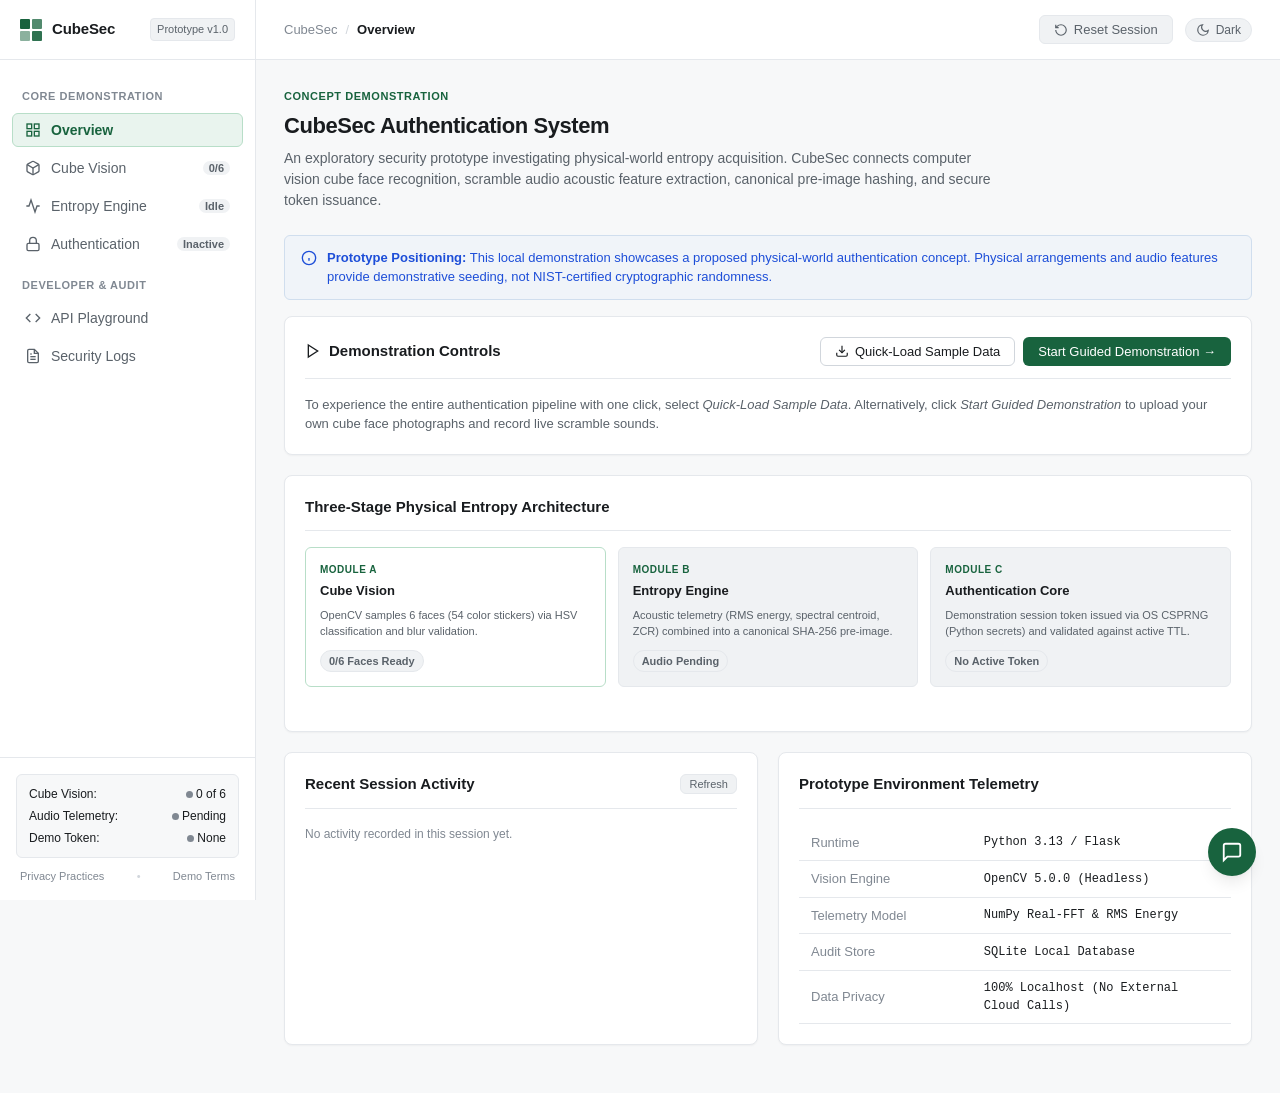
==== templates/index.html @ cd03877d "Initial commit: CubeSec Prototype web application" ====
<!DOCTYPE html>
<html lang="en" data-theme="light">
<head>
  <meta charset="UTF-8">
  <meta name="viewport" content="width=device-width, initial-scale=1.0">
  <title>CubeSec — Cube Entropy-Based Secure Authentication Prototype</title>
  <meta name="description" content="Local prototype demonstrating physical-world entropy acquisition from Rubik's cube vision and scramble audio for secure authentication.">
  <link rel="stylesheet" href="/static/css/style.css">
</head>
<body>
  <div class="app-container">
    <!-- Sidebar Navigation -->
    <aside class="app-sidebar" id="appSidebar" aria-label="Main Navigation">
      <div class="sidebar-header">
        <div class="brand-badge">
          <div class="brand-cube-icon" aria-hidden="true">
            <div class="cube-cell"></div>
            <div class="cube-cell"></div>
            <div class="cube-cell"></div>
            <div class="cube-cell"></div>
          </div>
          <span>CubeSec</span>
        </div>
        <span class="version-tag">Prototype v1.0</span>
      </div>

      <nav class="sidebar-nav">
        <div class="nav-section-title">Core Demonstration</div>
        
        <button class="nav-item active" data-view="overview" id="nav-overview">
          <div class="nav-item-content">
            <svg class="nav-icon" viewBox="0 0 24 24" fill="none" stroke="currentColor"><rect x="3" y="3" width="7" height="7"></rect><rect x="14" y="3" width="7" height="7"></rect><rect x="14" y="14" width="7" height="7"></rect><rect x="3" y="14" width="7" height="7"></rect></svg>
            <span>Overview</span>
          </div>
        </button>

        <button class="nav-item" data-view="cube-vision" id="nav-cube-vision">
          <div class="nav-item-content">
            <svg class="nav-icon" viewBox="0 0 24 24" fill="none" stroke="currentColor"><path d="M21 16V8a2 2 0 0 0-1-1.73l-7-4a2 2 0 0 0-2 0l-7 4A2 2 0 0 0 3 8v8a2 2 0 0 0 1 1.73l7 4a2 2 0 0 0 2 0l7-4A2 2 0 0 0 21 16z"></path><polyline points="3.27 6.96 12 12.01 20.73 6.96"></polyline><line x1="12" y1="22.08" x2="12" y2="12"></line></svg>
            <span>Cube Vision</span>
          </div>
          <span class="nav-badge" id="badge-cube-faces">0/6</span>
        </button>

        <button class="nav-item" data-view="entropy-engine" id="nav-entropy-engine">
          <div class="nav-item-content">
            <svg class="nav-icon" viewBox="0 0 24 24" fill="none" stroke="currentColor"><polyline points="22 12 18 12 15 21 9 3 6 12 2 12"></polyline></svg>
            <span>Entropy Engine</span>
          </div>
          <span class="nav-badge" id="badge-audio-status">Idle</span>
        </button>

        <button class="nav-item" data-view="authentication" id="nav-authentication">
          <div class="nav-item-content">
            <svg class="nav-icon" viewBox="0 0 24 24" fill="none" stroke="currentColor"><rect x="3" y="11" width="18" height="11" rx="2" ry="2"></rect><path d="M7 11V7a5 5 0 0 1 10 0v4"></path></svg>
            <span>Authentication</span>
          </div>
          <span class="nav-badge" id="badge-auth-status">Inactive</span>
        </button>

        <div class="nav-section-title">Developer & Audit</div>

        <button class="nav-item" data-view="api-playground" id="nav-api-playground">
          <div class="nav-item-content">
            <svg class="nav-icon" viewBox="0 0 24 24" fill="none" stroke="currentColor"><polyline points="16 18 22 12 16 6"></polyline><polyline points="8 6 2 12 8 18"></polyline></svg>
            <span>API Playground</span>
          </div>
        </button>

        <button class="nav-item" data-view="security-logs" id="nav-security-logs">
          <div class="nav-item-content">
            <svg class="nav-icon" viewBox="0 0 24 24" fill="none" stroke="currentColor"><path d="M14 2H6a2 2 0 0 0-2 2v16a2 2 0 0 0 2 2h12a2 2 0 0 0 2-2V8z"></path><polyline points="14 2 14 8 20 8"></polyline><line x1="16" y1="13" x2="8" y2="13"></line><line x1="16" y1="17" x2="8" y2="17"></line><polyline points="10 9 9 9 8 9"></polyline></svg>
            <span>Security Logs</span>
          </div>
        </button>
      </nav>

      <div class="sidebar-footer">
        <div class="session-mini-status">
          <div class="mini-status-row">
            <span>Cube Vision:</span>
            <span id="mini-status-faces"><span class="indicator-dot dot-idle"></span> 0 of 6</span>
          </div>
          <div class="mini-status-row">
            <span>Audio Telemetry:</span>
            <span id="mini-status-audio"><span class="indicator-dot dot-idle"></span> Pending</span>
          </div>
          <div class="mini-status-row">
            <span>Demo Token:</span>
            <span id="mini-status-token"><span class="indicator-dot dot-idle"></span> None</span>
          </div>
        </div>

        <div style="display:flex; justify-content:space-between; font-size:11px; padding:0 4px;">
          <a href="#" id="link-privacy-policy" style="color:var(--text-muted);">Privacy Practices</a>
          <span style="color:var(--border-medium);">•</span>
          <a href="#" id="link-terms-service" style="color:var(--text-muted);">Demo Terms</a>
        </div>
      </div>
    </aside>

    <!-- Main Content Area -->
    <main class="app-main">
      <!-- Top App Header -->
      <header class="app-header">
        <div class="header-left">
          <button class="mobile-nav-toggle" id="mobileNavToggle" aria-label="Toggle navigation menu">
            <svg width="20" height="20" viewBox="0 0 24 24" fill="none" stroke="currentColor" stroke-width="2"><line x1="3" y1="12" x2="21" y2="12"></line><line x1="3" y1="6" x2="21" y2="6"></line><line x1="3" y1="18" x2="21" y2="18"></line></svg>
          </button>
          <div class="breadcrumb-area">
            <span class="breadcrumb-base">CubeSec</span>
            <span class="breadcrumb-separator">/</span>
            <span class="breadcrumb-current" id="headerBreadcrumb">Overview</span>
          </div>
        </div>

        <div class="header-right">
          <button class="btn btn-subtle" id="btnQuickResetSession" title="Reset all demonstration states">
            <svg width="14" height="14" viewBox="0 0 24 24" fill="none" stroke="currentColor" stroke-width="2"><path d="M3 12a9 9 0 1 0 9-9 9.75 9.75 0 0 0-6.74 2.74L3 8"></path><path d="M3 3v5h5"></path></svg>
            <span class="btn-text-hide">Reset Session</span>
          </button>

          <button class="theme-toggle-btn" id="themeToggleBtn" aria-label="Toggle theme">
            <svg id="themeIconSun" width="14" height="14" viewBox="0 0 24 24" fill="none" stroke="currentColor" stroke-width="2"><circle cx="12" cy="12" r="5"></circle><line x1="12" y1="1" x2="12" y2="3"></line><line x1="12" y1="21" x2="12" y2="23"></line><line x1="4.22" y1="4.22" x2="5.64" y2="5.64"></line><line x1="18.36" y1="18.36" x2="19.78" y2="19.78"></line><line x1="1" y1="12" x2="3" y2="12"></line><line x1="21" y1="12" x2="23" y2="12"></line><line x1="4.22" y1="19.78" x2="5.64" y2="18.36"></line><line x1="18.36" y1="5.64" x2="19.78" y2="4.22"></line></svg>
            <svg id="themeIconMoon" width="14" height="14" viewBox="0 0 24 24" fill="none" stroke="currentColor" stroke-width="2" style="display:none;"><path d="M21 12.79A9 9 0 1 1 11.21 3 7 7 0 0 0 21 12.79z"></path></svg>
            <span id="themeToggleLabel">Theme</span>
          </button>
        </div>
      </header>

      <!-- Content Views -->
      <div class="content-body">
        
        <!-- ================= VIEW 1: OVERVIEW ================= -->
        <section class="module-view active" id="view-overview">
          <div class="view-header">
            <div class="view-pretitle">Concept Demonstration</div>
            <h1 class="view-title">CubeSec Authentication System</h1>
            <p class="view-description">
              An exploratory security prototype investigating physical-world entropy acquisition. CubeSec connects computer vision cube face recognition, scramble audio acoustic feature extraction, canonical pre-image hashing, and secure token issuance.
            </p>
          </div>

          <div class="alert alert-info">
            <svg class="alert-icon" viewBox="0 0 24 24" fill="none" stroke="currentColor" stroke-width="2"><circle cx="12" cy="12" r="10"></circle><line x1="12" y1="16" x2="12" y2="12"></line><line x1="12" y1="8" x2="12.01" y2="8"></line></svg>
            <div>
              <strong>Prototype Positioning:</strong> This local demonstration showcases a proposed physical-world authentication concept. Physical arrangements and audio features provide demonstrative seeding, not NIST-certified cryptographic randomness.
            </div>
          </div>

          <!-- Quick Action Bar -->
          <div class="card">
            <div class="card-header">
              <span class="card-title">
                <svg width="16" height="16" viewBox="0 0 24 24" fill="none" stroke="currentColor" stroke-width="2"><polygon points="5 3 19 12 5 21 5 3"></polygon></svg>
                Demonstration Controls
              </span>
              <div class="card-actions">
                <button class="btn btn-secondary" id="btnOverviewLoadSample">
                  <svg width="14" height="14" viewBox="0 0 24 24" fill="none" stroke="currentColor" stroke-width="2"><path d="M21 15v4a2 2 0 0 1-2 2H5a2 2 0 0 1-2-2v-4"></path><polyline points="7 10 12 15 17 10"></polyline><line x1="12" y1="15" x2="12" y2="3"></line></svg>
                  Quick-Load Sample Data
                </button>
                <button class="btn btn-primary" id="btnStartGuidedDemo">
                  Start Guided Demonstration &rarr;
                </button>
              </div>
            </div>
            <p style="font-size:13px; color:var(--text-secondary);">
              To experience the entire authentication pipeline with one click, select <em>Quick-Load Sample Data</em>. Alternatively, click <em>Start Guided Demonstration</em> to upload your own cube face photographs and record live scramble sounds.
            </p>
          </div>

          <!-- Pipeline Architecture Diagram -->
          <div class="card">
            <div class="card-header">
              <span class="card-title">Three-Stage Physical Entropy Architecture</span>
            </div>
            <div class="pipeline-flow">
              <div class="pipeline-step step-active" id="overview-step-cv">
                <div class="step-num">Module A</div>
                <div class="step-title">Cube Vision</div>
                <div class="step-desc">OpenCV samples 6 faces (54 color stickers) via HSV classification and blur validation.</div>
                <div style="margin-top:10px;"><span class="badge badge-neutral" id="overview-status-cv">0/6 Faces Ready</span></div>
              </div>

              <div class="pipeline-step" id="overview-step-ee">
                <div class="step-num">Module B</div>
                <div class="step-title">Entropy Engine</div>
                <div class="step-desc">Acoustic telemetry (RMS energy, spectral centroid, ZCR) combined into a canonical SHA-256 pre-image.</div>
                <div style="margin-top:10px;"><span class="badge badge-neutral" id="overview-status-ee">Audio Pending</span></div>
              </div>

              <div class="pipeline-step" id="overview-step-ac">
                <div class="step-num">Module C</div>
                <div class="step-title">Authentication Core</div>
                <div class="step-desc">Demonstration session token issued via OS CSPRNG (Python secrets) and validated against active TTL.</div>
                <div style="margin-top:10px;"><span class="badge badge-neutral" id="overview-status-ac">No Active Token</span></div>
              </div>
            </div>
          </div>

          <!-- Recent Activity & Environment -->
          <div class="grid-2">
            <div class="card">
              <div class="card-header">
                <span class="card-title">Recent Session Activity</span>
                <button class="btn btn-subtle" style="padding:3px 8px; font-size:11px;" id="btnOverviewRefreshLogs">Refresh</button>
              </div>
              <div id="overviewRecentLogsList" style="display:flex; flex-direction:column; gap:8px; font-size:12px;">
                <span style="color:var(--text-muted);">No activity recorded in this session yet.</span>
              </div>
            </div>

            <div class="card">
              <div class="card-header">
                <span class="card-title">Prototype Environment Telemetry</span>
              </div>
              <table class="metrics-table">
                <tbody>
                  <tr><th>Runtime</th><td>Python 3.13 / Flask</td></tr>
                  <tr><th>Vision Engine</th><td>OpenCV 5.0.0 (Headless)</td></tr>
                  <tr><th>Telemetry Model</th><td>NumPy Real-FFT &amp; RMS Energy</td></tr>
                  <tr><th>Audit Store</th><td>SQLite Local Database</td></tr>
                  <tr><th>Data Privacy</th><td>100% Localhost (No External Cloud Calls)</td></tr>
                </tbody>
              </table>
            </div>
          </div>
        </section>

        <!-- ================= VIEW 2: MODULE A - CUBE VISION ================= -->
        <section class="module-view" id="view-cube-vision">
          <div class="view-header">
            <div class="view-pretitle">Module A</div>
            <h1 class="view-title">Cube Vision Acquisition</h1>
            <p class="view-description">
              Upload photographs of all six scrambled Rubik's Cube faces. OpenCV analyzes image sharpness, extracts the 3x3 sticker grid, and classifies colors using median HSV color boundaries.
            </p>
          </div>

          <div class="card">
            <div class="card-header">
              <span class="card-title">Face Image Acquisition (6 Required)</span>
              <div class="card-actions">
                <button class="btn btn-secondary" id="btnLoadAllSampleFaces">
                  <svg width="14" height="14" viewBox="0 0 24 24" fill="none" stroke="currentColor" stroke-width="2"><path d="M21 15v4a2 2 0 0 1-2 2H5a2 2 0 0 1-2-2v-4"></path><polyline points="7 10 12 15 17 10"></polyline><line x1="12" y1="15" x2="12" y2="3"></line></svg>
                  Load 6 Sample Faces
                </button>
                <button class="btn btn-subtle" id="btnClearAllFaces">Clear Faces</button>
              </div>
            </div>

            <div class="alert alert-info" id="cubeVisionStatusAlert" style="margin-bottom:16px;">
              <span>Please upload an image for each of the 6 faces, or click <strong>Load 6 Sample Faces</strong> to test with high-resolution reference images.</span>
            </div>

            <!-- 6 Cube Faces Cards -->
            <div class="cube-faces-grid" id="cubeFacesContainer">
              <!-- U (Up/White) -->
              <div class="face-card" data-face="U" id="face-card-U">
                <div class="face-card-header">
                  <div class="face-label">
                    <span class="face-center-swatch" style="background-color:#ffffff;"></span>
                    <span>Face U (Up / Top)</span>
                  </div>
                  <span class="badge badge-neutral face-badge">Pending</span>
                </div>
                <div class="face-dropzone" onclick="triggerFaceUpload('U')">
                  <input type="file" id="file-input-U" accept="image/png,image/jpeg,image/webp" style="display:none;" onchange="handleFaceFileSelected('U', this)">
                  <div class="face-dropzone-content">
                    <svg width="24" height="24" viewBox="0 0 24 24" fill="none" stroke="currentColor" stroke-width="2" style="color:var(--text-muted);"><rect x="3" y="3" width="18" height="18" rx="2" ry="2"></rect><circle cx="8.5" cy="8.5" r="1.5"></circle><polyline points="21 15 16 10 5 21"></polyline></svg>
                    <div style="font-size:12px; color:var(--text-secondary); margin-top:4px;">Upload Face U</div>
                    <div style="font-size:10px; color:var(--text-muted);">PNG, JPG, or WEBP</div>
                  </div>
                </div>
                <div class="face-preview-area" style="display:none;"></div>
                <div class="face-actions-row" style="margin-top:8px; display:flex; justify-content:space-between;">
                  <button class="btn btn-subtle" style="font-size:11px; padding:3px 8px;" onclick="loadSingleSampleFace('U')">Use Sample</button>
                  <button class="btn btn-subtle" style="font-size:11px; padding:3px 8px;" onclick="triggerFaceUpload('U')">Replace</button>
                </div>
              </div>

              <!-- D (Down/Yellow) -->
              <div class="face-card" data-face="D" id="face-card-D">
                <div class="face-card-header">
                  <div class="face-label">
                    <span class="face-center-swatch" style="background-color:#ffd500;"></span>
                    <span>Face D (Down / Bottom)</span>
                  </div>
                  <span class="badge badge-neutral face-badge">Pending</span>
                </div>
                <div class="face-dropzone" onclick="triggerFaceUpload('D')">
                  <input type="file" id="file-input-D" accept="image/png,image/jpeg,image/webp" style="display:none;" onchange="handleFaceFileSelected('D', this)">
                  <div class="face-dropzone-content">
                    <svg width="24" height="24" viewBox="0 0 24 24" fill="none" stroke="currentColor" stroke-width="2" style="color:var(--text-muted);"><rect x="3" y="3" width="18" height="18" rx="2" ry="2"></rect><circle cx="8.5" cy="8.5" r="1.5"></circle><polyline points="21 15 16 10 5 21"></polyline></svg>
                    <div style="font-size:12px; color:var(--text-secondary); margin-top:4px;">Upload Face D</div>
                    <div style="font-size:10px; color:var(--text-muted);">PNG, JPG, or WEBP</div>
                  </div>
                </div>
                <div class="face-preview-area" style="display:none;"></div>
                <div class="face-actions-row" style="margin-top:8px; display:flex; justify-content:space-between;">
                  <button class="btn btn-subtle" style="font-size:11px; padding:3px 8px;" onclick="loadSingleSampleFace('D')">Use Sample</button>
                  <button class="btn btn-subtle" style="font-size:11px; padding:3px 8px;" onclick="triggerFaceUpload('D')">Replace</button>
                </div>
              </div>

              <!-- F (Front/Green) -->
              <div class="face-card" data-face="F" id="face-card-F">
                <div class="face-card-header">
                  <div class="face-label">
                    <span class="face-center-swatch" style="background-color:#009b48;"></span>
                    <span>Face F (Front)</span>
                  </div>
                  <span class="badge badge-neutral face-badge">Pending</span>
                </div>
                <div class="face-dropzone" onclick="triggerFaceUpload('F')">
                  <input type="file" id="file-input-F" accept="image/png,image/jpeg,image/webp" style="display:none;" onchange="handleFaceFileSelected('F', this)">
                  <div class="face-dropzone-content">
                    <svg width="24" height="24" viewBox="0 0 24 24" fill="none" stroke="currentColor" stroke-width="2" style="color:var(--text-muted);"><rect x="3" y="3" width="18" height="18" rx="2" ry="2"></rect><circle cx="8.5" cy="8.5" r="1.5"></circle><polyline points="21 15 16 10 5 21"></polyline></svg>
                    <div style="font-size:12px; color:var(--text-secondary); margin-top:4px;">Upload Face F</div>
                    <div style="font-size:10px; color:var(--text-muted);">PNG, JPG, or WEBP</div>
                  </div>
                </div>
                <div class="face-preview-area" style="display:none;"></div>
                <div class="face-actions-row" style="margin-top:8px; display:flex; justify-content:space-between;">
                  <button class="btn btn-subtle" style="font-size:11px; padding:3px 8px;" onclick="loadSingleSampleFace('F')">Use Sample</button>
                  <button class="btn btn-subtle" style="font-size:11px; padding:3px 8px;" onclick="triggerFaceUpload('F')">Replace</button>
                </div>
              </div>

              <!-- B (Back/Blue) -->
              <div class="face-card" data-face="B" id="face-card-B">
                <div class="face-card-header">
                  <div class="face-label">
                    <span class="face-center-swatch" style="background-color:#0046ad;"></span>
                    <span>Face B (Back)</span>
                  </div>
                  <span class="badge badge-neutral face-badge">Pending</span>
                </div>
                <div class="face-dropzone" onclick="triggerFaceUpload('B')">
                  <input type="file" id="file-input-B" accept="image/png,image/jpeg,image/webp" style="display:none;" onchange="handleFaceFileSelected('B', this)">
                  <div class="face-dropzone-content">
                    <svg width="24" height="24" viewBox="0 0 24 24" fill="none" stroke="currentColor" stroke-width="2" style="color:var(--text-muted);"><rect x="3" y="3" width="18" height="18" rx="2" ry="2"></rect><circle cx="8.5" cy="8.5" r="1.5"></circle><polyline points="21 15 16 10 5 21"></polyline></svg>
                    <div style="font-size:12px; color:var(--text-secondary); margin-top:4px;">Upload Face B</div>
                    <div style="font-size:10px; color:var(--text-muted);">PNG, JPG, or WEBP</div>
                  </div>
                </div>
                <div class="face-preview-area" style="display:none;"></div>
                <div class="face-actions-row" style="margin-top:8px; display:flex; justify-content:space-between;">
                  <button class="btn btn-subtle" style="font-size:11px; padding:3px 8px;" onclick="loadSingleSampleFace('B')">Use Sample</button>
                  <button class="btn btn-subtle" style="font-size:11px; padding:3px 8px;" onclick="triggerFaceUpload('B')">Replace</button>
                </div>
              </div>

              <!-- L (Left/Orange) -->
              <div class="face-card" data-face="L" id="face-card-L">
                <div class="face-card-header">
                  <div class="face-label">
                    <span class="face-center-swatch" style="background-color:#ff5800;"></span>
                    <span>Face L (Left)</span>
                  </div>
                  <span class="badge badge-neutral face-badge">Pending</span>
                </div>
                <div class="face-dropzone" onclick="triggerFaceUpload('L')">
                  <input type="file" id="file-input-L" accept="image/png,image/jpeg,image/webp" style="display:none;" onchange="handleFaceFileSelected('L', this)">
                  <div class="face-dropzone-content">
                    <svg width="24" height="24" viewBox="0 0 24 24" fill="none" stroke="currentColor" stroke-width="2" style="color:var(--text-muted);"><rect x="3" y="3" width="18" height="18" rx="2" ry="2"></rect><circle cx="8.5" cy="8.5" r="1.5"></circle><polyline points="21 15 16 10 5 21"></polyline></svg>
                    <div style="font-size:12px; color:var(--text-secondary); margin-top:4px;">Upload Face L</div>
                    <div style="font-size:10px; color:var(--text-muted);">PNG, JPG, or WEBP</div>
                  </div>
                </div>
                <div class="face-preview-area" style="display:none;"></div>
                <div class="face-actions-row" style="margin-top:8px; display:flex; justify-content:space-between;">
                  <button class="btn btn-subtle" style="font-size:11px; padding:3px 8px;" onclick="loadSingleSampleFace('L')">Use Sample</button>
                  <button class="btn btn-subtle" style="font-size:11px; padding:3px 8px;" onclick="triggerFaceUpload('L')">Replace</button>
                </div>
              </div>

              <!-- R (Right/Red) -->
              <div class="face-card" data-face="R" id="face-card-R">
                <div class="face-card-header">
                  <div class="face-label">
                    <span class="face-center-swatch" style="background-color:#b71234;"></span>
                    <span>Face R (Right)</span>
                  </div>
                  <span class="badge badge-neutral face-badge">Pending</span>
                </div>
                <div class="face-dropzone" onclick="triggerFaceUpload('R')">
                  <input type="file" id="file-input-R" accept="image/png,image/jpeg,image/webp" style="display:none;" onchange="handleFaceFileSelected('R', this)">
                  <div class="face-dropzone-content">
                    <svg width="24" height="24" viewBox="0 0 24 24" fill="none" stroke="currentColor" stroke-width="2" style="color:var(--text-muted);"><rect x="3" y="3" width="18" height="18" rx="2" ry="2"></rect><circle cx="8.5" cy="8.5" r="1.5"></circle><polyline points="21 15 16 10 5 21"></polyline></svg>
                    <div style="font-size:12px; color:var(--text-secondary); margin-top:4px;">Upload Face R</div>
                    <div style="font-size:10px; color:var(--text-muted);">PNG, JPG, or WEBP</div>
                  </div>
                </div>
                <div class="face-preview-area" style="display:none;"></div>
                <div class="face-actions-row" style="margin-top:8px; display:flex; justify-content:space-between;">
                  <button class="btn btn-subtle" style="font-size:11px; padding:3px 8px;" onclick="loadSingleSampleFace('R')">Use Sample</button>
                  <button class="btn btn-subtle" style="font-size:11px; padding:3px 8px;" onclick="triggerFaceUpload('R')">Replace</button>
                </div>
              </div>
            </div>

            <!-- Validation Bar -->
            <div style="display:flex; justify-content:space-between; align-items:center; padding-top:16px; border-top:1px solid var(--border-light);">
              <div id="cubeValidationSummary">
                <span style="font-weight:600;">Status: </span>
                <span id="cubeFacesCountText">0 of 6 faces identified.</span>
              </div>
              <button class="btn btn-primary" id="btnContinueToEntropy" disabled>
                Continue to Entropy Engine &rarr;
              </button>
            </div>
          </div>
        </section>

        <!-- ================= VIEW 3: MODULE B - ENTROPY ENGINE ================= -->
        <section class="module-view" id="view-entropy-engine">
          <div class="view-header">
            <div class="view-pretitle">Module B</div>
            <h1 class="view-title">Entropy Engine &amp; Feature Fusion</h1>
            <p class="view-description">
              Process mechanical scrambling audio, extract signal energy and frequency features, and fuse with the detected cube representation into a reproducible SHA-256 digest.
            </p>
          </div>

          <div class="alert alert-warning">
            <svg class="alert-icon" viewBox="0 0 24 24" fill="none" stroke="currentColor" stroke-width="2"><path d="m21.73 18-8-14a2 2 0 0 0-3.48 0l-8 14A2 2 0 0 0 4 21h16a2 2 0 0 0 1.73-3Z"></path><line x1="12" y1="9" x2="12" y2="13"></line><line x1="12" y1="17" x2="12.01" y2="17"></line></svg>
            <div>
              <strong>Cryptographic Distinction:</strong> SHA-256 is a deterministic one-way hash function. It does not generate or amplify entropy. The resulting digest represents a deterministic fingerprint of physical inputs, not a certified private encryption key.
            </div>
          </div>

          <div class="grid-2">
            <!-- Audio Acquisition Box -->
            <div class="card">
              <div class="card-header">
                <span class="card-title">Scrambling Audio Acquisition</span>
                <button class="btn btn-secondary" style="font-size:12px;" id="btnLoadSampleAudio">
                  Load Sample Audio
                </button>
              </div>

              <div class="audio-recorder-box">
                <div class="recorder-controls">
                  <button class="btn btn-primary" id="btnRecordToggle">
                    <span id="recordIconDot" class="indicator-dot dot-idle"></span>
                    <span id="recordBtnText">Record Live Scramble (3s)</span>
                  </button>
                  <span style="color:var(--text-muted); font-size:12px;">or</span>
                  <label class="btn btn-secondary" style="margin:0; cursor:pointer;">
                    Upload WAV
                    <input type="file" id="audioFileInput" accept="audio/wav,audio/webm,audio/ogg" style="display:none;" onchange="handleAudioUpload(this)">
                  </label>
                  <span id="audioProcessingSpinner" style="display:none; font-size:12px; color:var(--brand-primary);">Analyzing...</span>
                </div>

                <div id="audioPlayerWrapper" style="display:none;">
                  <audio id="audioPlayback" controls style="width:100%; height:36px;"></audio>
                </div>

                <div>
                  <div style="font-size:11px; font-weight:600; color:var(--text-muted); margin-bottom:4px;">Waveform &amp; Signal Energy</div>
                  <canvas id="waveformCanvas" class="waveform-canvas" width="500" height="90"></canvas>
                </div>
              </div>
            </div>

            <!-- Audio Acoustic Telemetry -->
            <div class="card">
              <div class="card-header">
                <span class="card-title">Extracted Acoustic Characteristics</span>
                <span class="badge badge-neutral" id="audioAnalysisBadge">Pending Input</span>
              </div>

              <table class="metrics-table">
                <tbody>
                  <tr><th>Signal Duration</th><td id="m-audio-duration">—</td></tr>
                  <tr><th>Sample Rate</th><td id="m-audio-sr">—</td></tr>
                  <tr><th>RMS Signal Energy</th><td id="m-audio-rms">—</td></tr>
                  <tr><th>Peak Amplitude</th><td id="m-audio-peak">—</td></tr>
                  <tr><th>Zero-Crossing Rate (ZCR)</th><td id="m-audio-zcr">—</td></tr>
                  <tr><th>Spectral Centroid (Hz)</th><td id="m-audio-centroid">—</td></tr>
                  <tr><th>Spectral Roll-off (85%)</th><td id="m-audio-rolloff">—</td></tr>
                  <tr><th>Dominant Frequencies</th><td id="m-audio-peaks">—</td></tr>
                </tbody>
              </table>
            </div>
          </div>

          <!-- Feature Fusion & Canonical Pre-image -->
          <div class="card">
            <div class="card-header">
              <span class="card-title">Feature Fusion &amp; Canonical Digest Generation</span>
              <button class="btn btn-primary" id="btnComputeDigest">
                Compute SHA-256 Digest
              </button>
            </div>

            <div id="digestValidationAlert" class="alert alert-info">
              <span>Verify that all 6 cube faces and scramble audio are ready before generating the canonical digest.</span>
            </div>

            <div class="input-group">
              <label class="input-label">Canonical Physical Pre-image Representation (Deterministic UTF-8 Payload)</label>
              <textarea id="canonicalPreimageView" class="code-editor" style="height:110px;" readonly placeholder="Pre-image representation will appear once computed..."></textarea>
            </div>

            <div class="input-group">
              <label class="input-label">SHA-256 Digest Output (Hexadecimal Fingerprint)</label>
              <div class="digest-display-box" id="digestOutputBox">
                e3b0c44298fc1c149afbf4c8996fb92427ae41e4649b934ca495991b7852b855 (Awaiting Computation)
              </div>
            </div>

            <div style="display:flex; justify-content:space-between; align-items:center; margin-top:16px;">
              <button class="btn btn-secondary" id="btnCopyDigest" disabled>
                <svg width="14" height="14" viewBox="0 0 24 24" fill="none" stroke="currentColor" stroke-width="2"><rect x="9" y="9" width="13" height="13" rx="2" ry="2"></rect><path d="M5 15H4a2 2 0 0 1-2-2V4a2 2 0 0 1 2-2h9a2 2 0 0 1 2 2v1"></path></svg>
                Copy Digest Hex
              </button>
              <button class="btn btn-primary" id="btnContinueToAuth" disabled>
                Proceed to Authentication Core &rarr;
              </button>
            </div>
          </div>
        </section>

        <!-- ================= VIEW 4: MODULE C - AUTHENTICATION CORE ================= -->
        <section class="module-view" id="view-authentication">
          <div class="view-header">
            <div class="view-pretitle">Module C</div>
            <h1 class="view-title">Authentication Core</h1>
            <p class="view-description">
              Demonstrate how CubeSec session context binds to secure token issuance. Demo session tokens are generated via Python's secure randomness facilities (CSPRNG) with active TTL verification.
            </p>
          </div>

          <div class="alert alert-info">
            <svg class="alert-icon" viewBox="0 0 24 24" fill="none" stroke="currentColor" stroke-width="2"><circle cx="12" cy="12" r="10"></circle><line x1="12" y1="16" x2="12" y2="12"></line><line x1="12" y1="8" x2="12.01" y2="8"></line></svg>
            <div>
              <strong>Production Scope Notice:</strong> Secure authentication tokens in this prototype are generated via Python's <code>secrets.token_urlsafe</code> module. The cube digest acts as physical context binding, not as the sole secret key.
            </div>
          </div>

          <div class="auth-panel">
            <!-- Left: Token Issuance -->
            <div class="card">
              <div class="card-header">
                <span class="card-title">Token Issuance (Authentication Authority)</span>
                <span class="badge badge-neutral" id="tokenStatusBadge">No Token Issued</span>
              </div>

              <div class="input-group">
                <label class="input-label">Linked Physical Digest Reference</label>
                <input type="text" id="authDigestRef" class="input-text" readonly placeholder="Waiting for Entropy Engine digest...">
              </div>

              <div class="input-group">
                <label class="input-label">Session Token TTL (Lifetime)</label>
                <select id="authTtlSelect" class="input-text">
                  <option value="60">60 Seconds (Fast Expiry Test)</option>
                  <option value="180" selected>180 Seconds (Default 3 Min)</option>
                  <option value="600">600 Seconds (10 Min)</option>
                </select>
              </div>

              <button class="btn btn-primary" id="btnIssueToken" style="width:100%; margin-top:6px;">
                Generate Cryptographically Random Demo Token
              </button>

              <div style="margin-top:16px;">
                <label class="input-label">Active Demo Token</label>
                <div class="token-badge-large" id="issuedTokenDisplay">None</div>
                <div style="display:flex; justify-content:space-between; align-items:center; margin-top:8px;">
                  <span style="font-size:12px; color:var(--text-secondary);" id="tokenExpiryCountdown">TTL Countdown: Idle</span>
                  <button class="btn btn-subtle" style="font-size:11px; padding:3px 8px;" id="btnCopyIssuedToken" disabled>Copy Token</button>
                </div>
              </div>

              <div style="margin-top:16px; padding-top:12px; border-top:1px solid var(--border-light); font-size:11px; color:var(--text-muted);">
                <strong>Entropy Source:</strong> <code>secrets.token_urlsafe(32)</code> — 256 bits of OS cryptographically secure pseudorandomness.
              </div>
            </div>

            <!-- Right: Token Verification -->
            <div class="card">
              <div class="card-header">
                <span class="card-title">Token Verification (Security Gateway)</span>
              </div>

              <div class="input-group">
                <label class="input-label">Submit Token for Verification</label>
                <input type="text" id="verifyTokenInput" class="input-text" placeholder="Enter or paste token to verify...">
              </div>

              <div style="display:flex; gap:6px; flex-wrap:wrap; margin-bottom:14px;">
                <button class="btn btn-subtle" style="font-size:11px; padding:3px 8px;" id="btnPresetActive">Paste Active</button>
                <button class="btn btn-subtle" style="font-size:11px; padding:3px 8px;" id="btnPresetTampered">Tamper Token</button>
                <button class="btn btn-subtle" style="font-size:11px; padding:3px 8px;" id="btnPresetInvalid">Invalid Prefix</button>
                <button class="btn btn-subtle" style="font-size:11px; padding:3px 8px;" id="btnPresetClear">Clear</button>
              </div>

              <button class="btn btn-primary" id="btnVerifyToken" style="width:100%;">
                Verify Token Authenticity
              </button>

              <!-- Verification Outcome Alert -->
              <div id="verifyOutcomeBox" style="margin-top:16px; display:none;" class="alert">
                <div id="verifyOutcomeText"></div>
              </div>

              <table class="metrics-table" id="verifyDetailsTable" style="margin-top:14px; display:none;">
                <tbody>
                  <tr><th>Remaining TTL</th><td id="m-verify-ttl">—</td></tr>
                  <tr><th>Issued At</th><td id="m-verify-issued">—</td></tr>
                  <tr><th>Expires At</th><td id="m-verify-expires">—</td></tr>
                  <tr><th>Bound Digest</th><td id="m-verify-digest">—</td></tr>
                </tbody>
              </table>
            </div>
          </div>
        </section>

        <!-- ================= VIEW 5: API PLAYGROUND ================= -->
        <section class="module-view" id="view-api-playground">
          <div class="view-header">
            <div class="view-pretitle">Developer Tools</div>
            <h1 class="view-title">API Playground</h1>
            <p class="view-description">
              Test CubeSec backend endpoints interactively with real HTTP requests and inspect the returned JSON schemas.
            </p>
          </div>

          <div class="card">
            <div class="card-header">
              <div style="display:flex; align-items:center; gap:10px;">
                <span class="badge badge-success" id="playgroundMethodBadge">POST</span>
                <select id="playgroundEndpointSelect" class="input-text" style="font-weight:600;">
                  <option value="/api/cube/analyze">POST /api/cube/analyze</option>
                  <option value="/api/cube/load-all-samples">POST /api/cube/load-all-samples</option>
                  <option value="/api/audio/analyze">POST /api/audio/analyze</option>
                  <option value="/api/entropy/process">POST /api/entropy/process</option>
                  <option value="/api/auth/token">POST /api/auth/token</option>
                  <option value="/api/auth/verify">POST /api/auth/verify</option>
                  <option value="/api/session/status">GET /api/session/status</option>
                  <option value="/api/logs">GET /api/logs</option>
                </select>
              </div>

              <div class="card-actions">
                <button class="btn btn-subtle" id="btnCopyCurl" title="Copy as cURL command">Copy cURL</button>
                <button class="btn btn-primary" id="btnPlaygroundSend">
                  Send Request &rarr;
                </button>
              </div>
            </div>

            <div class="playground-layout">
              <div>
                <div style="display:flex; justify-content:space-between; margin-bottom:6px;">
                  <span class="input-label">Request Body (JSON)</span>
                  <span style="font-size:11px; color:var(--text-muted);">Editable</span>
                </div>
                <textarea id="playgroundRequestBody" class="code-editor"></textarea>
              </div>

              <div>
                <div style="display:flex; justify-content:space-between; margin-bottom:6px; align-items:center;">
                  <span class="input-label">HTTP Response</span>
                  <div style="display:flex; gap:8px; align-items:center;">
                    <span id="playgroundStatusBadge" class="badge badge-neutral">—</span>
                    <span id="playgroundLatencyBadge" style="font-size:11px; color:var(--text-muted); font-family:var(--font-mono);">0 ms</span>
                  </div>
                </div>
                <pre id="playgroundResponseBody" class="code-output">Click "Send Request" to execute...</pre>
              </div>
            </div>
          </div>
        </section>

        <!-- ================= VIEW 6: SECURITY LOGS ================= -->
        <section class="module-view" id="view-security-logs">
          <div class="view-header">
            <div class="view-pretitle">Audit &amp; Compliance</div>
            <h1 class="view-title">Security &amp; Activity Logs</h1>
            <p class="view-description">
              Real-time persistent audit records backed by SQLite. Tracks CV detections, acoustic extractions, SHA-256 computations, token issuances, and authentication attempts.
            </p>
          </div>

          <div class="card">
            <div class="card-header">
              <div style="display:flex; gap:10px; align-items:center; flex-wrap:wrap;">
                <select id="logFilterEvent" class="input-text" style="font-size:12px; padding:4px 8px;">
                  <option value="">All Event Types</option>
                  <option value="CV_ANALYSIS">CV_ANALYSIS</option>
                  <option value="AUDIO_EXTRACTION">AUDIO_EXTRACTION</option>
                  <option value="ENTROPY_PIPELINE">ENTROPY_PIPELINE</option>
                  <option value="TOKEN_ISSUED">TOKEN_ISSUED</option>
                  <option value="AUTH_VERIFY_SUCCESS">AUTH_VERIFY_SUCCESS</option>
                  <option value="AUTH_VERIFY_FAILURE">AUTH_VERIFY_FAILURE</option>
                  <option value="SESSION_RESET">SESSION_RESET</option>
                </select>

                <select id="logFilterStatus" class="input-text" style="font-size:12px; padding:4px 8px;">
                  <option value="">All Statuses</option>
                  <option value="SUCCESS">SUCCESS</option>
                  <option value="WARNING">WARNING</option>
                  <option value="FAILED">FAILED</option>
                </select>
              </div>

              <div class="card-actions">
                <button class="btn btn-secondary" id="btnRefreshLogs">Refresh</button>
                <button class="btn btn-danger-outline" id="btnClearLogs">Clear Logs</button>
              </div>
            </div>

            <div class="table-container">
              <table class="data-table" id="securityLogsTable">
                <thead>
                  <tr>
                    <th>Timestamp (UTC)</th>
                    <th>Event Type</th>
                    <th>Module</th>
                    <th>Status</th>
                    <th>Client IP</th>
                    <th>Summary</th>
                  </tr>
                </thead>
                <tbody id="securityLogsTableBody">
                  <tr><td colspan="6" style="text-align:center; color:var(--text-muted);">Loading audit logs...</td></tr>
                </tbody>
              </table>
            </div>
          </div>
        </section>

      </div>
    </main>
  </div>

  <!-- Floating CubeSec Assistant Chatbot -->
  <button class="chatbot-launcher" id="chatbotLauncher" aria-label="Open CubeSec Assistant" title="Open CubeSec Assistant">
    <svg width="22" height="22" viewBox="0 0 24 24" fill="none" stroke="currentColor" stroke-width="2"><path d="M21 15a2 2 0 0 1-2 2H7l-4 4V5a2 2 0 0 1 2-2h14a2 2 0 0 1 2 2z"></path></svg>
  </button>

  <aside class="chatbot-drawer" id="chatbotDrawer" aria-label="CubeSec Assistant Chat">
    <div class="chat-header">
      <div class="chat-title-group">
        <svg width="18" height="18" viewBox="0 0 24 24" fill="none" stroke="var(--brand-primary)" stroke-width="2"><circle cx="12" cy="12" r="10"></circle><path d="M12 16v-4"></path><path d="M12 8h.01"></path></svg>
        <span class="chat-bot-name">CubeSec Assistant</span>
      </div>
      <div style="display:flex; gap:6px; align-items:center;">
        <button class="btn btn-subtle" style="padding:2px 6px; font-size:10px;" id="btnResetChat">Clear</button>
        <button class="btn-icon" id="btnCloseChat" aria-label="Close Chat">
          <svg width="14" height="14" viewBox="0 0 24 24" fill="none" stroke="currentColor" stroke-width="2"><line x1="18" y1="6" x2="6" y2="18"></line><line x1="6" y1="6" x2="18" y2="18"></line></svg>
        </button>
      </div>
    </div>

    <div class="chat-messages" id="chatMessages">
      <!-- Injected by chatbot.js -->
    </div>

    <div class="chat-quick-replies" id="chatQuickReplies">
      <button class="chip-btn" data-reply="What is CubeSec?">What is CubeSec?</button>
      <button class="chip-btn" data-reply="How does it work?">How does it work?</button>
      <button class="chip-btn" data-reply="Explain the modules">Explain the modules</button>
      <button class="chip-btn" data-reply="How do I test authentication?">Test authentication</button>
      <button class="chip-btn" data-reply="Is this production ready?">Production ready?</button>
    </div>

    <form class="chat-input-area" id="chatInputForm">
      <input type="text" id="chatInputField" class="chat-input" placeholder="Ask CubeSec Assistant..." autocomplete="off">
      <button type="submit" class="btn btn-primary" style="padding:6px 10px;">Send</button>
    </form>
  </aside>

  <!-- Legal / Privacy Modal -->
  <div class="modal-overlay" id="legalModal" role="dialog" aria-modal="true" aria-labelledby="modalTitle">
    <div class="modal-content">
      <div style="display:flex; justify-content:space-between; align-items:center; margin-bottom:14px; border-bottom:1px solid var(--border-light); padding-bottom:8px;">
        <h2 id="modalTitle" style="font-size:16px; font-weight:600;">Privacy &amp; Prototype Legal Notice</h2>
        <button class="btn-icon" id="btnCloseLegalModal">&times;</button>
      </div>
      <div id="modalBodyText" style="font-size:13px; color:var(--text-secondary); line-height:1.6;">
        <!-- Injected dynamically -->
      </div>
    </div>
  </div>

  <!-- Scripts -->
  <script src="/static/js/app.js"></script>
  <script src="/static/js/cube_vision.js"></script>
  <script src="/static/js/entropy_engine.js"></script>
  <script src="/static/js/auth_core.js"></script>
  <script src="/static/js/api_playground.js"></script>
  <script src="/static/js/security_logs.js"></script>
  <script src="/static/js/chatbot.js"></script>
</body>
</html>
---- static/css/style.css ----
/* ==========================================================================
   CubeSec Design System
   Restrained, product-focused aesthetic with light and dark themes.
   ========================================================================== */

:root {
  /* Typography */
  --font-sans: -apple-system, BlinkMacSystemFont, "Segoe UI", Roboto, "Helvetica Neue", Arial, sans-serif;
  --font-mono: ui-monospace, SFMono-Regular, "SF Mono", Menlo, Consolas, "Liberation Mono", monospace;

  /* Light Theme (Default: Warm neutral surfaces, deep text, muted forest green accent) */
  --bg-app: #f7f8f9;
  --bg-surface: #ffffff;
  --bg-surface-elevated: #ffffff;
  --bg-subtle: #f0f2f4;
  --bg-muted: #e8ebed;
  
  --border-light: #e5e8ec;
  --border-medium: #d1d6dc;
  --border-focus: #18633e;

  --text-primary: #191c1f;
  --text-secondary: #5a626a;
  --text-muted: #808892;
  --text-on-accent: #ffffff;

  /* Brand: Muted Forest Green */
  --brand-primary: #18633e;
  --brand-hover: #135232;
  --brand-subtle: #e9f4ee;
  --brand-border: #b8dec8;

  /* Semantic status colors */
  --status-success-bg: #eaf6ed;
  --status-success-border: #bce3c6;
  --status-success-text: #166434;

  --status-warning-bg: #fef8ec;
  --status-warning-border: #fce2b1;
  --status-warning-text: #92580a;

  --status-danger-bg: #fdf2f2;
  --status-danger-border: #f8c9c9;
  --status-danger-text: #b91c1c;

  --status-info-bg: #f0f4f9;
  --status-info-border: #d0deee;
  --status-info-text: #1d4ed8;

  /* Layout & Spacing */
  --sidebar-width: 256px;
  --header-height: 60px;
  --radius-sm: 4px;
  --radius-md: 6px;
  --radius-lg: 8px;
  --radius-pill: 9999px;

  --shadow-sm: 0 1px 2px rgba(0, 0, 0, 0.04);
  --shadow-md: 0 3px 6px -1px rgba(0, 0, 0, 0.06), 0 2px 4px -1px rgba(0, 0, 0, 0.03);
  --shadow-lg: 0 10px 15px -3px rgba(0, 0, 0, 0.08), 0 4px 6px -2px rgba(0, 0, 0, 0.04);

  --transition-fast: 150ms ease;
  --transition-normal: 220ms ease;
}

/* Dark Theme (Charcoal surfaces, readable light text, crisp muted green accents) */
[data-theme="dark"] {
  --bg-app: #111315;
  --bg-surface: #181b1e;
  --bg-surface-elevated: #212529;
  --bg-subtle: #24282d;
  --bg-muted: #2f343b;

  --border-light: #2c3238;
  --border-medium: #3b424b;
  --border-focus: #2ea043;

  --text-primary: #f0f3f6;
  --text-secondary: #9da7b3;
  --text-muted: #6e7681;
  --text-on-accent: #ffffff;

  --brand-primary: #2ea043;
  --brand-hover: #268b39;
  --brand-subtle: #162a1c;
  --brand-border: #235d33;

  --status-success-bg: #122818;
  --status-success-border: #215c30;
  --status-success-text: #56d37a;

  --status-warning-bg: #2d2008;
  --status-warning-border: #63430c;
  --status-warning-text: #e3b341;

  --status-danger-bg: #2d1416;
  --status-danger-border: #6e2528;
  --status-danger-text: #f87171;

  --status-info-bg: #112239;
  --status-info-border: #1e4577;
  --status-info-text: #60a5fa;

  --shadow-sm: 0 1px 2px rgba(0, 0, 0, 0.35);
  --shadow-md: 0 4px 8px rgba(0, 0, 0, 0.45);
  --shadow-lg: 0 12px 24px rgba(0, 0, 0, 0.6);
}

/* Base reset */
*, *::before, *::after {
  box-sizing: border-box;
  margin: 0;
  padding: 0;
}

html, body {
  height: 100%;
  font-family: var(--font-sans);
  background-color: var(--bg-app);
  color: var(--text-primary);
  line-height: 1.5;
  font-size: 14px;
  -webkit-font-smoothing: antialiased;
  -moz-osx-font-smoothing: grayscale;
}

button, input, select, textarea {
  font-family: inherit;
  font-size: inherit;
}

a {
  color: var(--brand-primary);
  text-decoration: none;
}
a:hover {
  text-decoration: underline;
}

/* App Container Layout */
.app-container {
  display: flex;
  min-height: 100vh;
}

/* Sidebar Navigation */
.app-sidebar {
  width: var(--sidebar-width);
  background-color: var(--bg-surface);
  border-right: 1px solid var(--border-light);
  display: flex;
  flex-direction: column;
  position: fixed;
  top: 0;
  bottom: 0;
  left: 0;
  z-index: 100;
  transition: transform var(--transition-normal);
}

.sidebar-header {
  height: var(--header-height);
  padding: 0 20px;
  display: flex;
  align-items: center;
  justify-content: space-between;
  border-bottom: 1px solid var(--border-light);
}

.brand-badge {
  display: flex;
  align-items: center;
  gap: 10px;
  font-weight: 600;
  font-size: 15px;
  letter-spacing: -0.01em;
  color: var(--text-primary);
}

.brand-cube-icon {
  width: 22px;
  height: 22px;
  display: grid;
  grid-template-columns: repeat(2, 1fr);
  gap: 2px;
}

.cube-cell {
  background-color: var(--brand-primary);
  border-radius: 1px;
}
.cube-cell:nth-child(2) { opacity: 0.75; }
.cube-cell:nth-child(3) { opacity: 0.5; }
.cube-cell:nth-child(4) { opacity: 0.9; }

.version-tag {
  font-size: 11px;
  font-weight: 500;
  padding: 2px 6px;
  border-radius: var(--radius-sm);
  background-color: var(--bg-subtle);
  color: var(--text-secondary);
  border: 1px solid var(--border-light);
}

.sidebar-nav {
  flex: 1;
  padding: 16px 12px;
  overflow-y: auto;
  display: flex;
  flex-direction: column;
  gap: 4px;
}

.nav-section-title {
  font-size: 11px;
  font-weight: 600;
  text-transform: uppercase;
  letter-spacing: 0.05em;
  color: var(--text-muted);
  padding: 12px 10px 4px 10px;
}

.nav-item {
  display: flex;
  align-items: center;
  justify-content: space-between;
  padding: 8px 12px;
  border-radius: var(--radius-md);
  color: var(--text-secondary);
  font-weight: 500;
  cursor: pointer;
  border: 1px solid transparent;
  transition: all var(--transition-fast);
  background: transparent;
  width: 100%;
  text-align: left;
}

.nav-item:hover {
  background-color: var(--bg-subtle);
  color: var(--text-primary);
}

.nav-item.active {
  background-color: var(--brand-subtle);
  color: var(--brand-primary);
  border-color: var(--brand-border);
  font-weight: 600;
}

.nav-item-content {
  display: flex;
  align-items: center;
  gap: 10px;
}

.nav-icon {
  width: 16px;
  height: 16px;
  stroke-width: 2;
  flex-shrink: 0;
}

.nav-badge {
  font-size: 11px;
  font-weight: 600;
  padding: 1px 6px;
  border-radius: var(--radius-pill);
  background-color: var(--bg-subtle);
  color: var(--text-secondary);
}

.nav-item.active .nav-badge {
  background-color: var(--brand-primary);
  color: #ffffff;
}

.sidebar-footer {
  padding: 16px;
  border-top: 1px solid var(--border-light);
  display: flex;
  flex-direction: column;
  gap: 10px;
  background-color: var(--bg-surface);
}

.session-mini-status {
  padding: 10px 12px;
  background-color: var(--bg-app);
  border: 1px solid var(--border-light);
  border-radius: var(--radius-md);
  font-size: 12px;
}

.mini-status-row {
  display: flex;
  justify-content: space-between;
  align-items: center;
  margin-bottom: 4px;
}
.mini-status-row:last-child {
  margin-bottom: 0;
}

.indicator-dot {
  width: 7px;
  height: 7px;
  border-radius: 50%;
  display: inline-block;
}
.dot-success { background-color: var(--brand-primary); }
.dot-warning { background-color: #d97706; }
.dot-idle { background-color: var(--text-muted); }

/* Main Content Area */
.app-main {
  flex: 1;
  margin-left: var(--sidebar-width);
  min-height: 100vh;
  display: flex;
  flex-direction: column;
  background-color: var(--bg-app);
  max-width: calc(100vw - var(--sidebar-width));
}

/* Top App Header */
.app-header {
  height: var(--header-height);
  background-color: var(--bg-surface);
  border-bottom: 1px solid var(--border-light);
  padding: 0 28px;
  display: flex;
  align-items: center;
  justify-content: space-between;
  position: sticky;
  top: 0;
  z-index: 90;
}

.header-left {
  display: flex;
  align-items: center;
  gap: 16px;
}

.mobile-nav-toggle {
  display: none;
  background: transparent;
  border: none;
  cursor: pointer;
  color: var(--text-primary);
  padding: 6px;
}

.breadcrumb-area {
  display: flex;
  align-items: center;
  gap: 8px;
  font-size: 13px;
}
.breadcrumb-base {
  color: var(--text-muted);
}
.breadcrumb-separator {
  color: var(--border-medium);
}
.breadcrumb-current {
  font-weight: 600;
  color: var(--text-primary);
}

.header-right {
  display: flex;
  align-items: center;
  gap: 12px;
}

/* Buttons */
.btn {
  display: inline-flex;
  align-items: center;
  justify-content: center;
  gap: 6px;
  padding: 6px 14px;
  font-size: 13px;
  font-weight: 500;
  border-radius: var(--radius-md);
  border: 1px solid transparent;
  cursor: pointer;
  transition: all var(--transition-fast);
  white-space: nowrap;
}

.btn-primary {
  background-color: var(--brand-primary);
  color: var(--text-on-accent);
}
.btn-primary:hover {
  background-color: var(--brand-hover);
}

.btn-secondary {
  background-color: var(--bg-surface);
  border-color: var(--border-medium);
  color: var(--text-primary);
}
.btn-secondary:hover {
  background-color: var(--bg-subtle);
  border-color: var(--border-medium);
}

.btn-subtle {
  background-color: var(--bg-subtle);
  border-color: var(--border-light);
  color: var(--text-secondary);
}
.btn-subtle:hover {
  background-color: var(--bg-muted);
  color: var(--text-primary);
}

.btn-danger-outline {
  background-color: transparent;
  border-color: var(--border-light);
  color: var(--status-danger-text);
}
.btn-danger-outline:hover {
  background-color: var(--status-danger-bg);
  border-color: var(--status-danger-border);
}

.btn-icon {
  padding: 6px;
  border-radius: var(--radius-md);
  background-color: transparent;
  border: 1px solid var(--border-light);
  color: var(--text-secondary);
  cursor: pointer;
}
.btn-icon:hover {
  background-color: var(--bg-subtle);
  color: var(--text-primary);
}

/* Theme Toggle */
.theme-toggle-btn {
  display: flex;
  align-items: center;
  gap: 6px;
  background-color: var(--bg-subtle);
  border: 1px solid var(--border-light);
  border-radius: var(--radius-pill);
  padding: 4px 10px;
  font-size: 12px;
  font-weight: 500;
  color: var(--text-secondary);
  cursor: pointer;
  transition: all var(--transition-fast);
}
.theme-toggle-btn:hover {
  color: var(--text-primary);
  border-color: var(--border-medium);
}

/* Content Views */
.content-body {
  flex: 1;
  padding: 28px;
  max-width: 1200px;
  width: 100%;
  margin: 0 auto;
}

.module-view {
  display: none;
}
.module-view.active {
  display: block;
}

/* View Header */
.view-header {
  margin-bottom: 24px;
}
.view-pretitle {
  font-size: 11px;
  font-weight: 600;
  text-transform: uppercase;
  letter-spacing: 0.05em;
  color: var(--brand-primary);
  margin-bottom: 4px;
}
.view-title {
  font-size: 22px;
  font-weight: 600;
  letter-spacing: -0.02em;
  color: var(--text-primary);
  margin-bottom: 6px;
}
.view-description {
  font-size: 14px;
  color: var(--text-secondary);
  max-width: 720px;
}

/* Cards & Surfaces */
.card {
  background-color: var(--bg-surface);
  border: 1px solid var(--border-light);
  border-radius: var(--radius-lg);
  padding: 20px;
  margin-bottom: 20px;
  box-shadow: var(--shadow-sm);
}

.card-header {
  display: flex;
  align-items: center;
  justify-content: space-between;
  margin-bottom: 16px;
  padding-bottom: 12px;
  border-bottom: 1px solid var(--border-light);
}

.card-title {
  font-size: 15px;
  font-weight: 600;
  color: var(--text-primary);
  display: flex;
  align-items: center;
  gap: 8px;
}

.card-actions {
  display: flex;
  gap: 8px;
  align-items: center;
}

/* Alerts and Banners */
.alert {
  padding: 12px 16px;
  border-radius: var(--radius-md);
  font-size: 13px;
  line-height: 1.5;
  margin-bottom: 16px;
  display: flex;
  gap: 10px;
  align-items: flex-start;
  border: 1px solid transparent;
}
.alert-icon {
  width: 16px;
  height: 16px;
  flex-shrink: 0;
  margin-top: 2px;
}

.alert-info {
  background-color: var(--status-info-bg);
  border-color: var(--status-info-border);
  color: var(--status-info-text);
}
.alert-warning {
  background-color: var(--status-warning-bg);
  border-color: var(--status-warning-border);
  color: var(--status-warning-text);
}
.alert-success {
  background-color: var(--status-success-bg);
  border-color: var(--status-success-border);
  color: var(--status-success-text);
}
.alert-danger {
  background-color: var(--status-danger-bg);
  border-color: var(--status-danger-border);
  color: var(--status-danger-text);
}

/* Badges */
.badge {
  display: inline-flex;
  align-items: center;
  gap: 4px;
  padding: 2px 8px;
  border-radius: var(--radius-pill);
  font-size: 11px;
  font-weight: 600;
  border: 1px solid transparent;
}
.badge-success {
  background-color: var(--status-success-bg);
  border-color: var(--status-success-border);
  color: var(--status-success-text);
}
.badge-warning {
  background-color: var(--status-warning-bg);
  border-color: var(--status-warning-border);
  color: var(--status-warning-text);
}
.badge-danger {
  background-color: var(--status-danger-bg);
  border-color: var(--status-danger-border);
  color: var(--status-danger-text);
}
.badge-neutral {
  background-color: var(--bg-subtle);
  border-color: var(--border-light);
  color: var(--text-secondary);
}

/* Grid Layouts */
.grid-2 {
  display: grid;
  grid-template-columns: repeat(2, 1fr);
  gap: 20px;
}
.grid-3 {
  display: grid;
  grid-template-columns: repeat(3, 1fr);
  gap: 20px;
}

/* ==========================================================================
   Module A: Cube Vision Styles
   ========================================================================== */
.cube-faces-grid {
  display: grid;
  grid-template-columns: repeat(3, 1fr);
  gap: 16px;
  margin-bottom: 24px;
}

.face-card {
  background-color: var(--bg-surface);
  border: 1px solid var(--border-light);
  border-radius: var(--radius-md);
  padding: 14px;
  transition: all var(--transition-fast);
}

.face-card.face-detected {
  border-color: var(--brand-border);
}

.face-card-header {
  display: flex;
  align-items: center;
  justify-content: space-between;
  margin-bottom: 10px;
}

.face-label {
  display: flex;
  align-items: center;
  gap: 6px;
  font-weight: 600;
  font-size: 13px;
}

.face-center-swatch {
  width: 14px;
  height: 14px;
  border-radius: 2px;
  border: 1px solid var(--border-medium);
  display: inline-block;
}

.face-dropzone {
  border: 1px dashed var(--border-medium);
  border-radius: var(--radius-sm);
  background-color: var(--bg-subtle);
  padding: 16px;
  text-align: center;
  cursor: pointer;
  transition: all var(--transition-fast);
  min-height: 140px;
  display: flex;
  flex-direction: column;
  align-items: center;
  justify-content: center;
  gap: 8px;
}
.face-dropzone:hover {
  background-color: var(--bg-muted);
  border-color: var(--border-focus);
}

.face-preview-area {
  display: flex;
  flex-direction: column;
  gap: 10px;
  align-items: center;
}

.annotated-preview-img {
  max-width: 100%;
  height: 130px;
  object-fit: contain;
  border-radius: var(--radius-sm);
  border: 1px solid var(--border-light);
}

/* Rubik's 3x3 Mini Grid */
.sticker-grid-preview {
  display: grid;
  grid-template-columns: repeat(3, 1fr);
  gap: 3px;
  width: 84px;
  height: 84px;
  background-color: #1a1a1a;
  padding: 3px;
  border-radius: 4px;
}

.sticker-cell {
  border-radius: 2px;
  display: flex;
  align-items: center;
  justify-content: center;
  font-size: 10px;
  font-weight: 700;
  color: #000;
  text-shadow: 0 0 2px rgba(255,255,255,0.8);
}
.sticker-cell.color-W { background-color: #FFFFFF; color: #111; text-shadow: none; }
.sticker-cell.color-Y { background-color: #FFD500; }
.sticker-cell.color-G { background-color: #009B48; color: #FFF; text-shadow: none; }
.sticker-cell.color-B { background-color: #0046AD; color: #FFF; text-shadow: none; }
.sticker-cell.color-O { background-color: #FF5800; color: #FFF; text-shadow: none; }
.sticker-cell.color-R { background-color: #B71234; color: #FFF; text-shadow: none; }
.sticker-cell.color-unknown { background-color: #444; color: #888; text-shadow: none; }

.face-metrics-row {
  display: flex;
  justify-content: space-between;
  width: 100%;
  font-size: 11px;
  color: var(--text-muted);
  padding-top: 6px;
  border-top: 1px solid var(--border-light);
}

/* ==========================================================================
   Module B: Entropy Engine Styles
   ========================================================================== */
.audio-recorder-box {
  background-color: var(--bg-surface);
  border: 1px solid var(--border-light);
  border-radius: var(--radius-md);
  padding: 16px;
  display: flex;
  flex-direction: column;
  gap: 14px;
}

.recorder-controls {
  display: flex;
  align-items: center;
  gap: 12px;
  flex-wrap: wrap;
}

.recording-pulse {
  display: inline-block;
  width: 10px;
  height: 10px;
  border-radius: 50%;
  background-color: var(--status-danger-text);
  animation: pulse 1.2s infinite;
}
@keyframes pulse {
  0% { transform: scale(0.9); opacity: 0.8; }
  50% { transform: scale(1.3); opacity: 1; }
  100% { transform: scale(0.9); opacity: 0.8; }
}

.waveform-canvas {
  width: 100%;
  height: 90px;
  background-color: var(--bg-subtle);
  border-radius: var(--radius-sm);
  border: 1px solid var(--border-light);
  display: block;
}

.metrics-table {
  width: 100%;
  border-collapse: collapse;
  font-size: 13px;
}
.metrics-table th, .metrics-table td {
  padding: 8px 12px;
  text-align: left;
  border-bottom: 1px solid var(--border-light);
}
.metrics-table th {
  color: var(--text-muted);
  font-weight: 500;
  width: 40%;
}
.metrics-table td {
  font-family: var(--font-mono);
  font-size: 12px;
  color: var(--text-primary);
}

/* Pipeline Flow Visualization */
.pipeline-flow {
  display: flex;
  align-items: stretch;
  gap: 12px;
  margin: 16px 0;
  overflow-x: auto;
  padding-bottom: 8px;
}

.pipeline-step {
  flex: 1;
  min-width: 180px;
  background-color: var(--bg-subtle);
  border: 1px solid var(--border-light);
  border-radius: var(--radius-md);
  padding: 14px;
  position: relative;
}

.pipeline-step.step-active {
  border-color: var(--brand-border);
  background-color: var(--bg-surface);
}

.step-num {
  font-size: 10px;
  font-weight: 700;
  color: var(--brand-primary);
  text-transform: uppercase;
  letter-spacing: 0.05em;
  margin-bottom: 4px;
}
.step-title {
  font-size: 13px;
  font-weight: 600;
  margin-bottom: 6px;
  color: var(--text-primary);
}
.step-desc {
  font-size: 11px;
  color: var(--text-secondary);
}

.digest-display-box {
  background-color: var(--bg-subtle);
  border: 1px solid var(--border-light);
  border-radius: var(--radius-md);
  padding: 14px;
  font-family: var(--font-mono);
  font-size: 13px;
  word-break: break-all;
  color: var(--brand-primary);
  font-weight: 600;
  margin: 10px 0;
}

/* ==========================================================================
   Module C: Authentication Core Styles
   ========================================================================== */
.auth-panel {
  display: grid;
  grid-template-columns: 1fr 1fr;
  gap: 20px;
}

.token-badge-large {
  font-family: var(--font-mono);
  font-size: 13px;
  background-color: var(--bg-subtle);
  border: 1px solid var(--border-light);
  padding: 10px 14px;
  border-radius: var(--radius-md);
  word-break: break-all;
  color: var(--text-primary);
  margin: 10px 0;
}

.input-group {
  display: flex;
  flex-direction: column;
  gap: 6px;
  margin-bottom: 14px;
}
.input-label {
  font-size: 12px;
  font-weight: 600;
  color: var(--text-secondary);
}
.input-text {
  padding: 8px 12px;
  border-radius: var(--radius-md);
  border: 1px solid var(--border-medium);
  background-color: var(--bg-surface);
  color: var(--text-primary);
  font-family: var(--font-mono);
  font-size: 13px;
  outline: none;
  transition: border-color var(--transition-fast);
}
.input-text:focus {
  border-color: var(--border-focus);
}

/* ==========================================================================
   API Playground Styles
   ========================================================================== */
.playground-layout {
  display: grid;
  grid-template-columns: 1fr 1fr;
  gap: 20px;
}

.code-editor {
  width: 100%;
  height: 220px;
  background-color: var(--bg-subtle);
  color: var(--text-primary);
  font-family: var(--font-mono);
  font-size: 12px;
  padding: 12px;
  border-radius: var(--radius-md);
  border: 1px solid var(--border-light);
  resize: vertical;
  line-height: 1.4;
  outline: none;
}
.code-editor:focus {
  border-color: var(--border-focus);
}

.code-output {
  width: 100%;
  height: 220px;
  background-color: var(--bg-subtle);
  color: var(--text-primary);
  font-family: var(--font-mono);
  font-size: 12px;
  padding: 12px;
  border-radius: var(--radius-md);
  border: 1px solid var(--border-light);
  overflow: auto;
  white-space: pre-wrap;
  word-break: break-word;
}

/* ==========================================================================
   Security Logs Table Styles
   ========================================================================== */
.table-container {
  overflow-x: auto;
  border: 1px solid var(--border-light);
  border-radius: var(--radius-md);
}

.data-table {
  width: 100%;
  border-collapse: collapse;
  font-size: 12px;
}
.data-table th, .data-table td {
  padding: 10px 14px;
  text-align: left;
  border-bottom: 1px solid var(--border-light);
}
.data-table th {
  background-color: var(--bg-subtle);
  font-weight: 600;
  color: var(--text-secondary);
}
.data-table tr:hover td {
  background-color: var(--bg-subtle);
  cursor: pointer;
}

/* ==========================================================================
   Floating CubeSec Assistant Chatbot
   ========================================================================== */
.chatbot-launcher {
  position: fixed;
  bottom: 24px;
  right: 24px;
  width: 48px;
  height: 48px;
  border-radius: 50%;
  background-color: var(--brand-primary);
  color: #ffffff;
  border: none;
  box-shadow: var(--shadow-lg);
  cursor: pointer;
  display: flex;
  align-items: center;
  justify-content: center;
  z-index: 999;
  transition: transform var(--transition-fast), background-color var(--transition-fast);
}
.chatbot-launcher:hover {
  background-color: var(--brand-hover);
  transform: scale(1.05);
}

.chatbot-drawer {
  position: fixed;
  bottom: 84px;
  right: 24px;
  width: 360px;
  max-width: calc(100vw - 48px);
  height: 520px;
  max-height: calc(100vh - 120px);
  background-color: var(--bg-surface);
  border: 1px solid var(--border-medium);
  border-radius: var(--radius-lg);
  box-shadow: var(--shadow-lg);
  display: none;
  flex-direction: column;
  z-index: 1000;
  overflow: hidden;
}

.chatbot-drawer.open {
  display: flex;
}

.chat-header {
  padding: 12px 16px;
  background-color: var(--bg-surface);
  border-bottom: 1px solid var(--border-light);
  display: flex;
  align-items: center;
  justify-content: space-between;
}
.chat-title-group {
  display: flex;
  align-items: center;
  gap: 8px;
}
.chat-bot-name {
  font-size: 13px;
  font-weight: 600;
  color: var(--text-primary);
}

.chat-messages {
  flex: 1;
  padding: 14px;
  overflow-y: auto;
  display: flex;
  flex-direction: column;
  gap: 10px;
}

.chat-bubble {
  max-width: 88%;
  padding: 8px 12px;
  border-radius: var(--radius-md);
  font-size: 12px;
  line-height: 1.45;
}
.chat-bubble-bot {
  align-self: flex-start;
  background-color: var(--bg-subtle);
  border: 1px solid var(--border-light);
  color: var(--text-primary);
}
.chat-bubble-user {
  align-self: flex-end;
  background-color: var(--brand-primary);
  color: #ffffff;
}

.chat-quick-replies {
  display: flex;
  gap: 6px;
  flex-wrap: wrap;
  padding: 6px 14px;
  border-top: 1px solid var(--border-light);
  background-color: var(--bg-surface);
}

.chip-btn {
  font-size: 11px;
  padding: 3px 8px;
  border-radius: var(--radius-pill);
  background-color: var(--bg-subtle);
  border: 1px solid var(--border-light);
  color: var(--text-secondary);
  cursor: pointer;
}
.chip-btn:hover {
  background-color: var(--brand-subtle);
  color: var(--brand-primary);
  border-color: var(--brand-border);
}

.chat-input-area {
  padding: 10px 14px;
  border-top: 1px solid var(--border-light);
  display: flex;
  gap: 8px;
  background-color: var(--bg-surface);
}
.chat-input {
  flex: 1;
  border: 1px solid var(--border-medium);
  border-radius: var(--radius-md);
  padding: 6px 10px;
  font-size: 12px;
  background-color: var(--bg-app);
  color: var(--text-primary);
  outline: none;
}
.chat-input:focus {
  border-color: var(--border-focus);
}

/* Modals */
.modal-overlay {
  position: fixed;
  inset: 0;
  background-color: rgba(0, 0, 0, 0.5);
  display: none;
  align-items: center;
  justify-content: center;
  z-index: 1100;
  padding: 20px;
}
.modal-overlay.open {
  display: flex;
}
.modal-content {
  background-color: var(--bg-surface);
  border: 1px solid var(--border-light);
  border-radius: var(--radius-lg);
  max-width: 600px;
  width: 100%;
  max-height: 85vh;
  overflow-y: auto;
  padding: 24px;
  box-shadow: var(--shadow-lg);
}

/* Responsive adjustments */
@media (max-width: 900px) {
  .app-sidebar {
    transform: translateX(-100%);
  }
  .app-sidebar.mobile-open {
    transform: translateX(0);
  }
  .app-main {
    margin-left: 0;
    max-width: 100vw;
  }
  .mobile-nav-toggle {
    display: inline-flex;
  }
  .cube-faces-grid {
    grid-template-columns: repeat(2, 1fr);
  }
  .grid-2, .grid-3, .auth-panel, .playground-layout {
    grid-template-columns: 1fr;
  }
}

@media (max-width: 580px) {
  .cube-faces-grid {
    grid-template-columns: 1fr;
  }
  .header-right .btn-text-hide {
    display: none;
  }
}
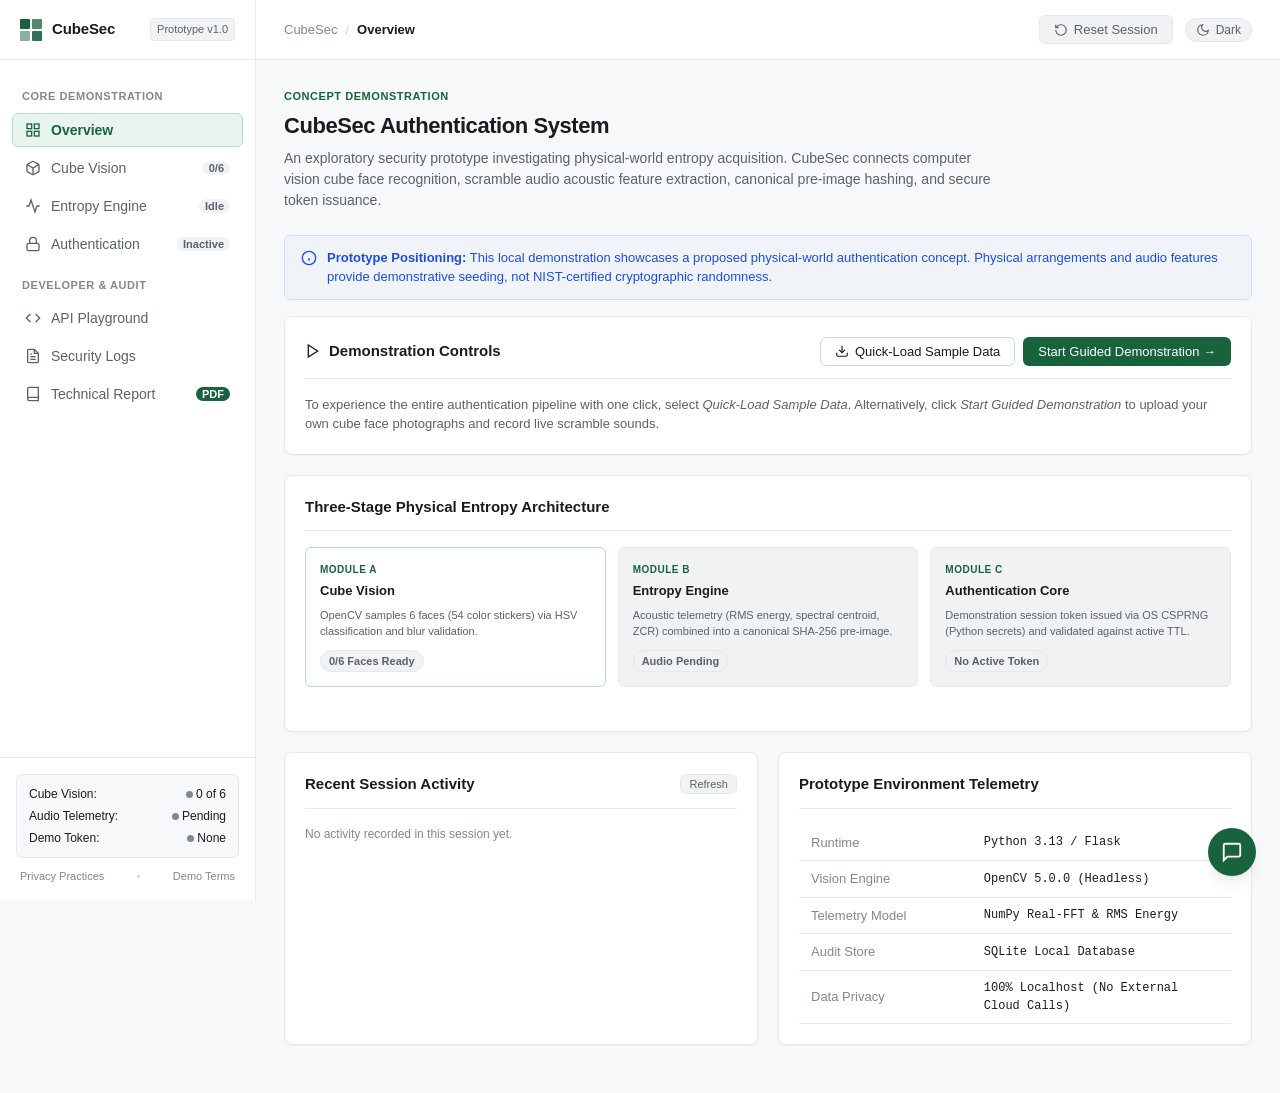
==== commit 4b08bd89: "Add full technical report, PDF generator, and in-app documentation view" ====
--- a/templates/index.html
+++ b/templates/index.html
@@ -73,6 +73,14 @@
             <span>Security Logs</span>
           </div>
         </button>
+
+        <button class="nav-item" data-view="tech-report" id="nav-tech-report">
+          <div class="nav-item-content">
+            <svg class="nav-icon" viewBox="0 0 24 24" fill="none" stroke="currentColor"><path d="M4 19.5A2.5 2.5 0 0 1 6.5 17H20"></path><path d="M6.5 2H20v20H6.5A2.5 2.5 0 0 1 4 19.5v-15A2.5 2.5 0 0 1 6.5 2z"></path></svg>
+            <span>Technical Report</span>
+          </div>
+          <span class="nav-badge" style="background-color:var(--brand-primary); color:#fff;">PDF</span>
+        </button>
       </nav>
 
       <div class="sidebar-footer">
@@ -736,6 +744,114 @@
           </div>
         </section>
 
+        <!-- ================= VIEW 7: TECHNICAL REPORT & ARCHITECTURE ================= -->
+        <section class="module-view" id="view-tech-report">
+          <div class="view-header">
+            <div class="view-pretitle">Full Technical Documentation</div>
+            <h1 class="view-title">System Architecture &amp; Technical Report</h1>
+            <p class="view-description">
+              Comprehensive report detailing functions, use cases, algorithmic methodologies, website technology stack, threat model, and cryptographic qualifications.
+            </p>
+          </div>
+
+          <!-- Download Action Bar -->
+          <div class="card" style="background:var(--brand-subtle); border-color:var(--brand-border);">
+            <div style="display:flex; justify-content:space-between; align-items:center; flex-wrap:wrap; gap:12px;">
+              <div>
+                <strong style="color:var(--brand-primary); font-size:14px;">CubeSec Technical Report (PDF Edition)</strong>
+                <div style="font-size:12px; color:var(--text-secondary); margin-top:2px;">
+                  Complete 6-section whitepaper format with system flowcharts, DSP equations, technology matrices, and threat models.
+                </div>
+              </div>
+              <a href="/api/download/report.pdf" class="btn btn-primary" target="_blank" download="CubeSec_Technical_Report.pdf">
+                <svg width="15" height="15" viewBox="0 0 24 24" fill="none" stroke="currentColor" stroke-width="2"><path d="M21 15v4a2 2 0 0 1-2 2H5a2 2 0 0 1-2-2v-4"></path><polyline points="7 10 12 15 17 10"></polyline><line x1="12" y1="15" x2="12" y2="3"></line></svg>
+                Download PDF Report
+              </a>
+            </div>
+          </div>
+
+          <!-- Report Body Cards -->
+          <div class="card">
+            <div class="card-header">
+              <span class="card-title">1. Executive Summary &amp; Functional Scope</span>
+            </div>
+            <p style="font-size:13px; line-height:1.6; color:var(--text-secondary); margin-bottom:12px;">
+              Digital authentication traditionally relies on pre-shared static passwords, biometric measurements, or software-based pseudorandom generators. <strong>CubeSec</strong> introduces an experimental hybrid model: physically acquiring multi-modal sensor inputs from a chaotic physical artifact—a scrambled Rubik's Cube (optical configuration across 54 color stickers) and the acoustic transients of its rotational turns—to construct a reproducible physical context-binding pipeline.
+            </p>
+            <div class="alert alert-warning" style="margin-bottom:0;">
+              <strong>Cryptographic Integrity Statement:</strong> CubeSec is an exploratory prototype for hackathon evaluation and security research. The physical cube state and scramble audio provide demonstrative physical inputs and have not undergone NIST SP 800-90B entropy validation. SHA-256 produces a deterministic collision-resistant digest; it does not amplify or create entropy. Security-critical demo tokens are issued via the operating system's CSPRNG (<code>Python secrets.token_urlsafe</code>).
+            </div>
+          </div>
+
+          <div class="card">
+            <div class="card-header">
+              <span class="card-title">2. Processing Pipeline &amp; Data Flow</span>
+            </div>
+            <pre class="code-output" style="height:auto; font-size:11px; margin-bottom:14px;">
+[Physical Scrambled Cube] ---> Module A: Cube Vision (OpenCV 5.0)
+                              - Laplacian Sharpness Validation (Var &gt;= 15.0)
+                              - 3x3 Region of Interest (ROI) Sticker Grid
+                              - HSV Color Space Classification (54 Stickers)
+                                      |
+[Scramble Audio Clicks]   ---> Module B: Entropy Engine (NumPy DSP)
+                              - RMS Signal Energy &amp; Peak Amplitude
+                              - Zero-Crossing Rate (ZCR) &amp; FFT Spectral Centroid
+                              - Canonical Pre-image UTF-8 JSON Serialization
+                              - Deterministic SHA-256 Digest (256-bit Hex)
+                                      |
+                                      v
+                               Module C: Authentication Core
+                              - 256-bit OS CSPRNG Demo Token (Python secrets)
+                              - Active TTL Countdown (60s / 180s / 600s)
+                              - Gateway Verification: Valid, Expired, Tampered
+                                      |
+                                      v
+                        [Audit &amp; Developer Infrastructure]
+                         - API Playground (Interactive REST tester)
+                         - Security Logs (Embedded SQLite Audit Trail)
+                         - CubeSec Assistant (Client-Side Guidance Bot)
+            </pre>
+          </div>
+
+          <div class="card">
+            <div class="card-header">
+              <span class="card-title">3. Technology Stack &amp; Architectural Rationale</span>
+            </div>
+            <table class="data-table">
+              <thead>
+                <tr><th>Component</th><th>Technology</th><th>Architectural Rationale</th></tr>
+              </thead>
+              <tbody>
+                <tr><td><strong>Frontend Core</strong></td><td>HTML5, Vanilla JavaScript (ES6+)</td><td>Zero build overhead; instant startup in any laptop browser.</td></tr>
+                <tr><td><strong>Design System</strong></td><td>Vanilla CSS Variables</td><td>Product-focused Apple aesthetic, full light and charcoal dark themes.</td></tr>
+                <tr><td><strong>Backend Server</strong></td><td>Python 3.13 + Flask 3.1</td><td>Lightweight microframework providing REST API endpoints and static serving.</td></tr>
+                <tr><td><strong>Computer Vision</strong></td><td>OpenCV 5.0.0 (Headless)</td><td>Laplacian sharpness checks, HSV color space extraction, visual overlays.</td></tr>
+                <tr><td><strong>Acoustic DSP</strong></td><td>NumPy 2.5 + wave</td><td>Real-FFT, RMS energy, and ZCR calculations without external FFmpeg.</td></tr>
+                <tr><td><strong>Cryptographic Engine</strong></td><td>hashlib &amp; secrets</td><td>SHA-256 canonical hashing and 256-bit OS CSPRNG token generation.</td></tr>
+                <tr><td><strong>Audit Store</strong></td><td>SQLite 3 (cubesec.db)</td><td>Embedded, ACID-compliant audit logging and token verification store.</td></tr>
+                <tr><td><strong>Privacy</strong></td><td>100% Localhost Execution</td><td>Zero cloud transmission; temporary in-memory data processing.</td></tr>
+              </tbody>
+            </table>
+          </div>
+
+          <div class="card">
+            <div class="card-header">
+              <span class="card-title">4. Threat Model &amp; Prototype Mitigations</span>
+            </div>
+            <table class="data-table">
+              <thead>
+                <tr><th>Threat Vector</th><th>Vulnerability Analysis</th><th>CubeSec Mitigation Strategy</th></tr>
+              </thead>
+              <tbody>
+                <tr><td><strong>Predictable Physical Input</strong></td><td>Cube faces can be observed or photographed.</td><td>Physical digest is physical context binding, NEVER a private key.</td></tr>
+                <tr><td><strong>Acoustic Replay Attack</strong></td><td>Adversary replays a recorded scramble sound.</td><td>Multi-modal fusion binds 54 sticker states, acoustic telemetry, and an ephemeral salt.</td></tr>
+                <tr><td><strong>Image Fabrication</strong></td><td>Submitting dark or blank images to exploit classification.</td><td>Strict Laplacian variance (&gt;= 15.0) and brightness thresholds enforce honest rejection.</td></tr>
+                <tr><td><strong>Token Hijacking</strong></td><td>Valid demo token intercepted in transit.</td><td>Strict configurable TTL expiration (60–180s) automatically purges token validity.</td></tr>
+              </tbody>
+            </table>
+          </div>
+        </section>
+
       </div>
     </main>
   </div>
